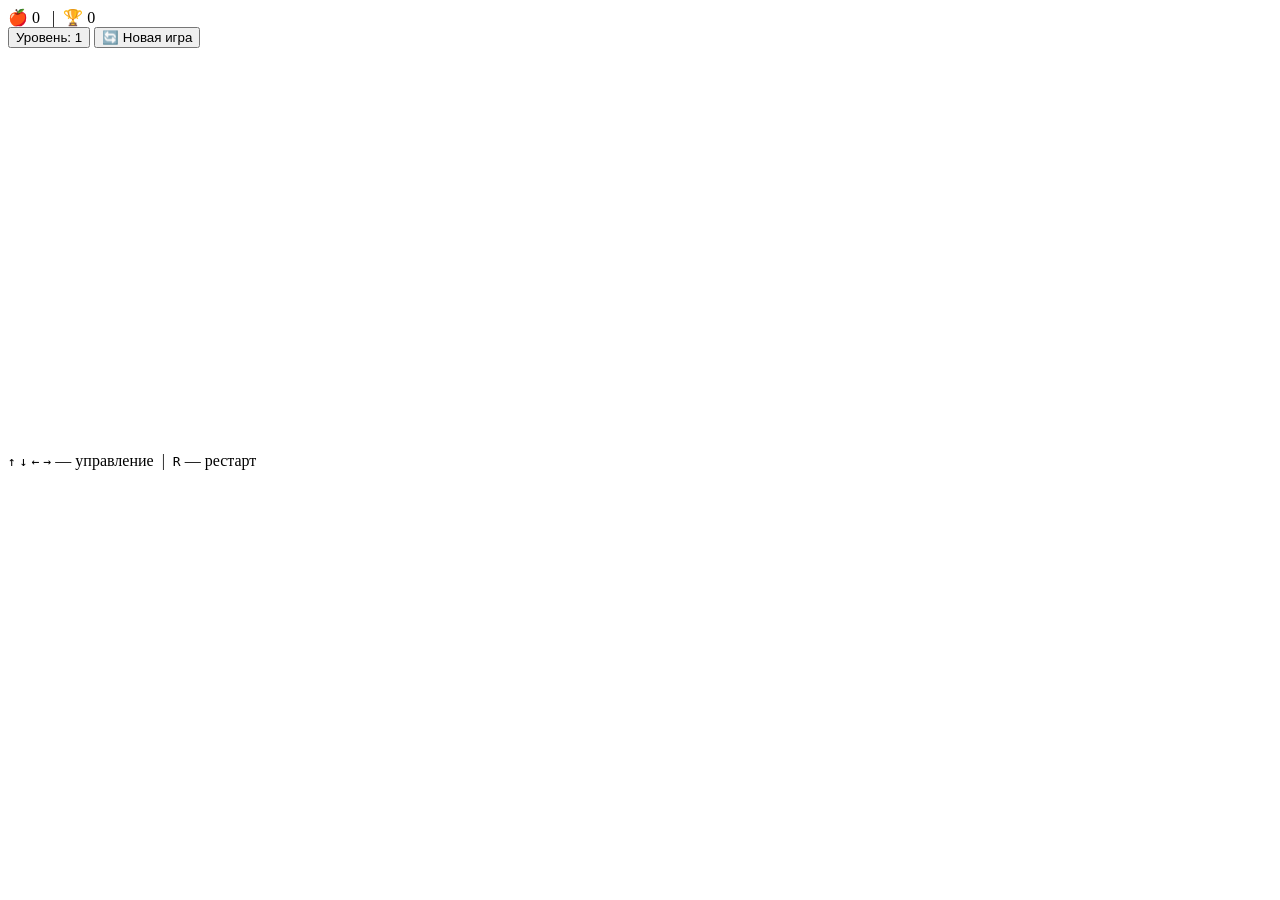
==== index.html @ 06f86aef "html" ====
<!DOCTYPE html>
<html lang="ru">
<head>
    <meta charset="UTF-8" />
    <meta name="viewport" content="width=device-width, initial-scale=1.0"/>
    <title>🐍 Змейка</title>
    <link rel="stylesheet" href="style.css" />
</head>
<body>

<div class="game-container">
    <div class="header">
        <div class="score-box">
            🍎 <span id="scoreValue">0</span>
            &nbsp;&nbsp;|&nbsp;&nbsp;🏆 <span id="bestScoreValue">0</span>
        </div>
        <div class="controls">
            <button class="btn" id="levelBtn">Уровень: <span id="levelLabel">1</span></button>
            <button class="btn btn-primary" id="restartBtn">🔄 Новая игра</button>
        </div>
    </div>

    <canvas id="gameCanvas" width="400" height="400"></canvas>

    <div id="gameOverMessage"></div>

    <div class="info">
        <kbd>↑</kbd> <kbd>↓</kbd> <kbd>←</kbd> <kbd>→</kbd> — управление &nbsp;|&nbsp;
        <kbd>R</kbd> — рестарт
    </div>
</div>

<script src="script.js"></script>
</body>
</html>
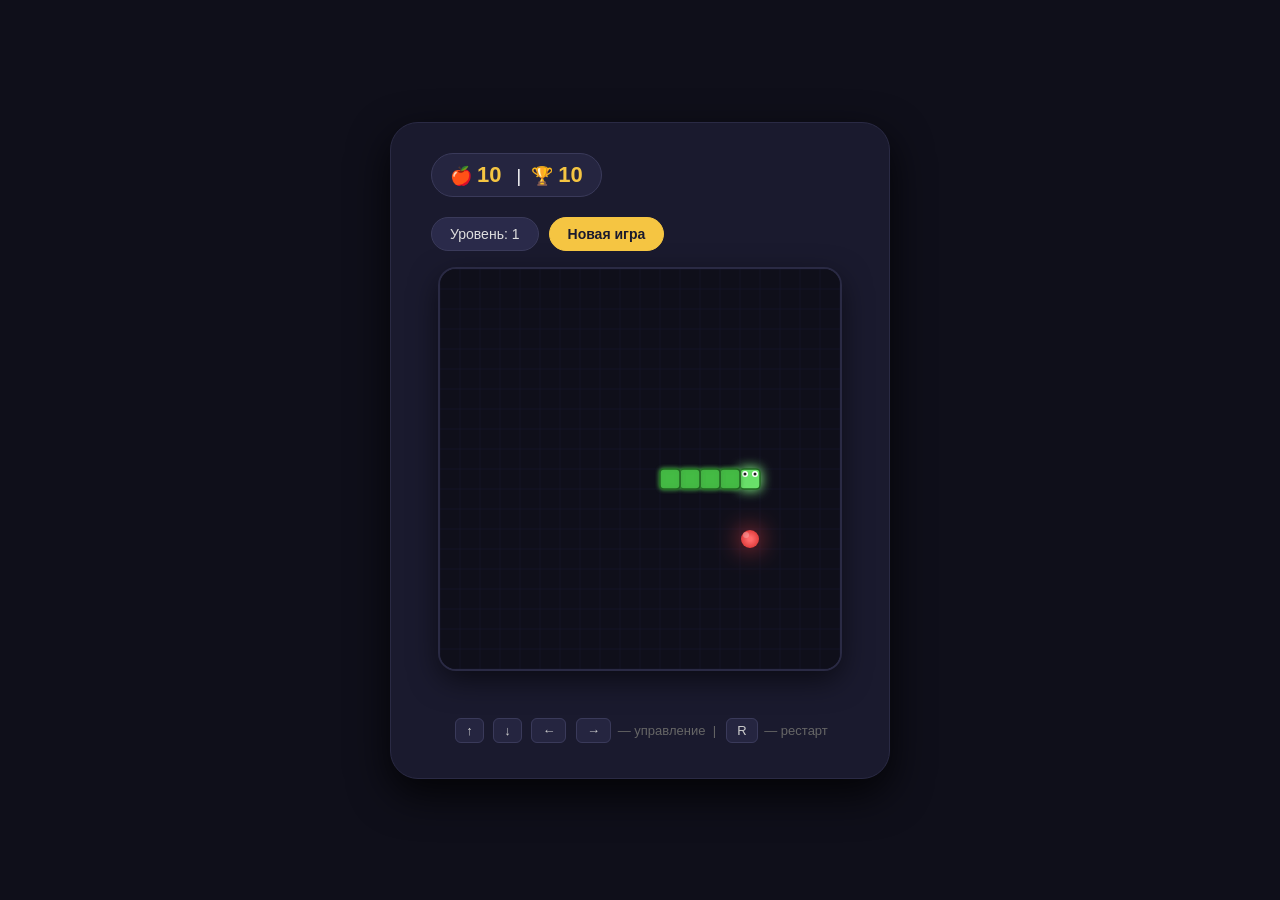
==== commit fc63c657: "ALL" ====
--- a/index.html
+++ b/index.html
@@ -16,7 +16,7 @@
         </div>
         <div class="controls">
             <button class="btn" id="levelBtn">Уровень: <span id="levelLabel">1</span></button>
-            <button class="btn btn-primary" id="restartBtn">🔄 Новая игра</button>
+            <button class="btn btn-primary" id="restartBtn"> Новая игра</button>
         </div>
     </div>
 
--- a/style.css
+++ b/style.css
@@ -0,0 +1,221 @@
+/* ============================================================
+   RESET & BASE
+   ============================================================ */
+* {
+    box-sizing: border-box;
+    margin: 0;
+    padding: 0;
+}
+
+body {
+    display: flex;
+    justify-content: center;
+    align-items: center;
+    min-height: 100vh;
+    background: #0f0f1a;
+    font-family: 'Segoe UI', Arial, sans-serif;
+}
+
+/* ============================================================
+   GAME CONTAINER
+   ============================================================ */
+.game-container {
+    text-align: center;
+    background: #1a1a2e;
+    padding: 30px 40px 40px;
+    border-radius: 28px;
+    box-shadow: 0 15px 40px rgba(0, 0, 0, 0.8);
+    border: 1px solid #2a2a44;
+    max-width: 500px;
+    width: 100%;
+    margin: 20px;
+}
+
+/* ============================================================
+   HEADER
+   ============================================================ */
+.header {
+    display: flex;
+    justify-content: space-between;
+    align-items: center;
+    margin-bottom: 18px;
+    gap: 20px;
+    flex-wrap: wrap;
+}
+
+.score-box {
+    color: #fff;
+    font-size: 18px;
+    background: #252540;
+    padding: 8px 18px;
+    border-radius: 40px;
+    border: 1px solid #3a3a5a;
+    white-space: nowrap;
+}
+
+.score-box span {
+    color: #f5c542;
+    font-weight: bold;
+    font-size: 22px;
+}
+
+/* ============================================================
+   BUTTONS
+   ============================================================ */
+.controls {
+    display: flex;
+    gap: 10px;
+    flex-wrap: wrap;
+}
+
+.btn {
+    background: #2a2a4a;
+    border: none;
+    color: #ddd;
+    padding: 8px 18px;
+    border-radius: 30px;
+    font-size: 14px;
+    cursor: pointer;
+    transition: 0.2s;
+    border: 1px solid #3a3a5a;
+    font-family: inherit;
+}
+
+.btn:hover {
+    background: #3a3a6a;
+    color: #fff;
+    border-color: #f5c542;
+    transform: scale(1.02);
+}
+
+.btn:active {
+    transform: scale(0.96);
+}
+
+.btn-primary {
+    background: #f5c542;
+    color: #1a1a2e;
+    font-weight: bold;
+    border-color: #f5c542;
+}
+
+.btn-primary:hover {
+    background: #ffd966;
+    border-color: #ffd966;
+}
+
+/* ============================================================
+   CANVAS
+   ============================================================ */
+#gameCanvas {
+    display: block;
+    margin: 0 auto;
+    border-radius: 16px;
+    background: #0f0f1a;
+    box-shadow: 0 0 0 2px #2a2a44, 0 10px 30px rgba(0, 0, 0, 0.6);
+    width: 100%;
+    max-width: 400px;
+    aspect-ratio: 1/1;
+    height: auto;
+}
+
+/* ============================================================
+   GAME OVER MESSAGE
+   ============================================================ */
+#gameOverMessage {
+    color: #ff6b6b;
+    font-weight: bold;
+    font-size: 16px;
+    margin-top: 10px;
+    min-height: 28px;
+}
+
+/* ============================================================
+   INFO / KEYBOARD HINTS
+   ============================================================ */
+.info {
+    margin-top: 16px;
+    color: #666;
+    font-size: 13px;
+}
+
+.info kbd {
+    background: #252540;
+    padding: 4px 10px;
+    border-radius: 6px;
+    color: #ccc;
+    margin: 0 3px;
+    border: 1px solid #3a3a5a;
+    font-family: inherit;
+}
+
+.level-badge {
+    color: #8af;
+    font-weight: bold;
+}
+
+/* ============================================================
+   RESPONSIVE
+   ============================================================ */
+@media (max-width: 550px) {
+    .game-container {
+        padding: 16px;
+        margin: 10px;
+        border-radius: 18px;
+    }
+
+    .header {
+        flex-direction: column;
+        align-items: stretch;
+        gap: 12px;
+    }
+
+    .controls {
+        justify-content: center;
+    }
+
+    .score-box {
+        font-size: 15px;
+        padding: 6px 14px;
+        text-align: center;
+    }
+
+    .btn {
+        font-size: 13px;
+        padding: 6px 14px;
+    }
+
+    .info {
+        font-size: 11px;
+    }
+
+    .info kbd {
+        padding: 3px 7px;
+        font-size: 11px;
+    }
+
+    #gameOverMessage {
+        font-size: 14px;
+    }
+}
+
+@media (max-width: 400px) {
+    .game-container {
+        padding: 10px;
+        margin: 6px;
+    }
+
+    .btn {
+        font-size: 11px;
+        padding: 5px 10px;
+    }
+
+    .score-box {
+        font-size: 13px;
+        padding: 5px 10px;
+    }
+
+    .score-box span {
+        font-size: 17px;
+    }
+}
